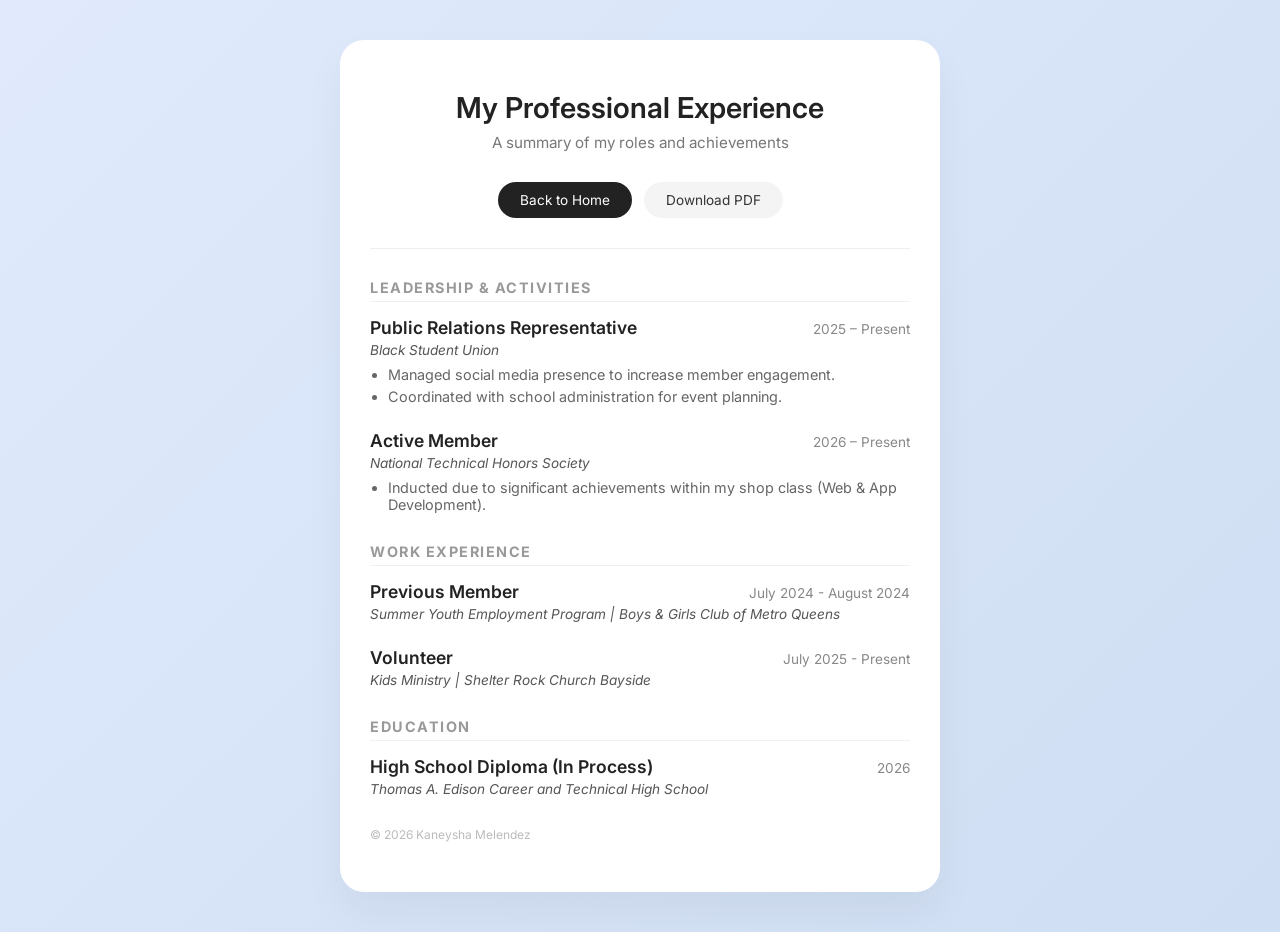
==== experience.html @ de028c15 "updated" ====
<!DOCTYPE html>
<html lang="en">
<head>
    <meta charset="UTF-8">
    <meta name="viewport" content="width=device-width, initial-scale=1.0">
    <title>Experience | Kaneysha Melendez</title>
    <link rel="stylesheet" href="style.css">
    <link href="https://fonts.googleapis.com/css2?family=Inter:wght@300;400;600&display=swap" rel="stylesheet">
</head>
<body>

    <div class="main-container">
        <div class="card resume-card">
            
            <header>
                <h1> My Professional Experience</h1>
                <p class="subtitle">A summary of my roles and achievements</p>
            </header>

            <nav class="button-group">
                <a href="index.html" class="btn">Back to Home</a>
                <a href="resume.pdf" class="btn secondary">Download PDF</a>
            </nav>

            <hr class="divider">

            <div class="resume-body">
                
                <div class="resume-section">
                    <h3>Leadership & Activities</h3>
                    
                    <div class="resume-item">
                        <div class="item-header">
                            <span class="role">Public Relations Representative</span>
                            <span class="date">2025 – Present</span>
                        </div>
                        <p class="org">Black Student Union</p>
                        <ul class="achievements">
                            <li>Managed social media presence to increase member engagement.</li>
                         
                           <li>Coordinated with school administration for event planning.</li>
                        </ul>
                    </div>

                    <div class="resume-item">
                        <div class="item-header">
                            <span class="role">Active Member</span>
                            <span class="date">2026 – Present</span>
                        </div>
                        <p class="org">National Technical Honors Society</p>
                        <ul class="achievements">
                            <li>Inducted due to significant achievements within my shop class (Web & App Development). </li>
                        </ul>
                    </div>
                </div>
                <div class="resume-section">
                    <h3>Work Experience</h3>   

                    <div class="resume-item">
                        <div class="item-header">
                            <span class="role">Previous Member</span>
                            <span class="date">July 2024 - August 2024</span>
                        </div>
                        <p class="org">Summer Youth Employment Program | Boys & Girls Club of Metro Queens</p>

                    </div>
                    <div class="resume-item">
                        <div class="item-header">
                            <span class="role">Volunteer</span>
                            <span class="date">July 2025 - Present</span>
                        </div>
                        <p class="org">Kids Ministry | Shelter Rock Church Bayside </p>

                    </div>

                </div>

                <div class="resume-section">
                    <h3>Education</h3>
                    <div class="resume-item">
                        <div class="item-header">
                            <span class="role">High School Diploma (In Process)</span>
                            <span class="date">2026</span>
                        </div>
                        <p class="org">Thomas A. Edison Career and Technical High School</p>
                    </div>
                </div>

            </div>

            <footer>
                <p>© 2026 Kaneysha Melendez</p>
            </footer>
        </div>
    </div>

</body>
</html>
---- style.css ----
/* General Reset */
* {
    margin: 0;
    padding: 0;
    box-sizing: border-box;
}

html {
    scroll-behavior: smooth; /* Makes clicking nav buttons slide down nicely */
}

body {
    font-family: 'Inter', sans-serif;
    background: linear-gradient(135deg, #e0eafc 0%, #cfdef3 100%); /* Light soft blue gradient */
    display: flex;
    justify-content: center;
    align-items: center;
    min-height: 100vh;
    padding: 40px 20px;
    color: #444;
}

/* The Card Container */
.card {
    background: #ffffff;
    width: 100%;
    max-width: 450px;
    padding: 50px 30px;
    border-radius: 24px;
    box-shadow: 0 20px 40px rgba(0, 0, 0, 0.05);
    text-align: center;
}

/* Profile Picture */
.avatar {
    width: 100px;
    height: 100px;
    border-radius: 50%;
    margin-bottom: 20px;
    border: 3px solid #f0f0f0;
}

h1 {
    font-size: 1.8rem;
    font-weight: 600;
    margin-bottom: 8px;
    color: #222;
}

.subtitle {
    font-size: 0.95rem;
    color: #777;
    margin-bottom: 30px;
}

/* Buttons */
.button-group {
    display: flex;
    flex-wrap: wrap;
    justify-content: center;
    gap: 12px;
    margin-bottom: 30px;
}

.btn {
    text-decoration: none;
    background: #222;
    color: #fff;
    padding: 10px 22px;
    border-radius: 50px;
    font-size: 0.85rem;
    font-weight: 400;
    transition: all 0.3s ease;
}

.btn:hover {
    background: #555;
    transform: translateY(-2px);
}

/* Section Styling */
h2 {
    font-size: 1.1rem;
    text-transform: uppercase;
    letter-spacing: 1px;
    margin-bottom: 15px;
    color: #999;
}

section {
    padding: 20px 0;
    line-height: 1.6;
}

.divider {
    border: 0;
    border-top: 1px solid #eee;
    margin: 10px 0;
}

/* Experience List */
.exp-item {
    margin-bottom: 15px;
}

.role {
    font-weight: 600;
    color: #333;
}

.org {
    font-size: 0.85rem;
    color: #888;
}

/* Skills Grid */
.skills-grid {
    display: flex;
    flex-wrap: wrap;
    justify-content: center;
    gap: 10px;
}

.skills-grid span {
    background: #f4f4f4;
    padding: 5px 12px;
    border-radius: 6px;
    font-size: 0.8rem;
}

footer {
    margin-top: 30px;
    font-size: 0.75rem;
    color: #bbb;
}
/* Specific Styles for the Experience Page */
.resume-card {
    max-width: 600px; /* Slightly wider than the home card for more text */
    text-align: left; /* Align text to the left for better readability */
}

.resume-card header {
    text-align: center;
}

.resume-section h3 {
    font-size: 0.9rem;
    color: #999;
    text-transform: uppercase;
    letter-spacing: 1.5px;
    margin: 30px 0 15px 0;
    border-bottom: 1px solid #f0f0f0;
    padding-bottom: 5px;
}

.resume-item {
    margin-bottom: 25px;
}

.item-header {
    display: flex;
    justify-content: space-between;
    align-items: baseline;
    margin-bottom: 4px;
}

.item-header .role {
    font-weight: 600;
    color: #222;
    font-size: 1.1rem;
}

.item-header .date {
    font-size: 0.85rem;
    color: #888;
}

.resume-item .org {
    color: #555;
    font-style: italic;
    margin-bottom: 8px;
}

.achievements {
    padding-left: 18px;
    font-size: 0.9rem;
    color: #666;
}

.achievements li {
    margin-bottom: 5px;
}

/* Secondary Button Style */
.btn.secondary {
    background: #f4f4f4;
    color: #333;
}

.btn.secondary:hover {
    background: #e8e8e8;
}
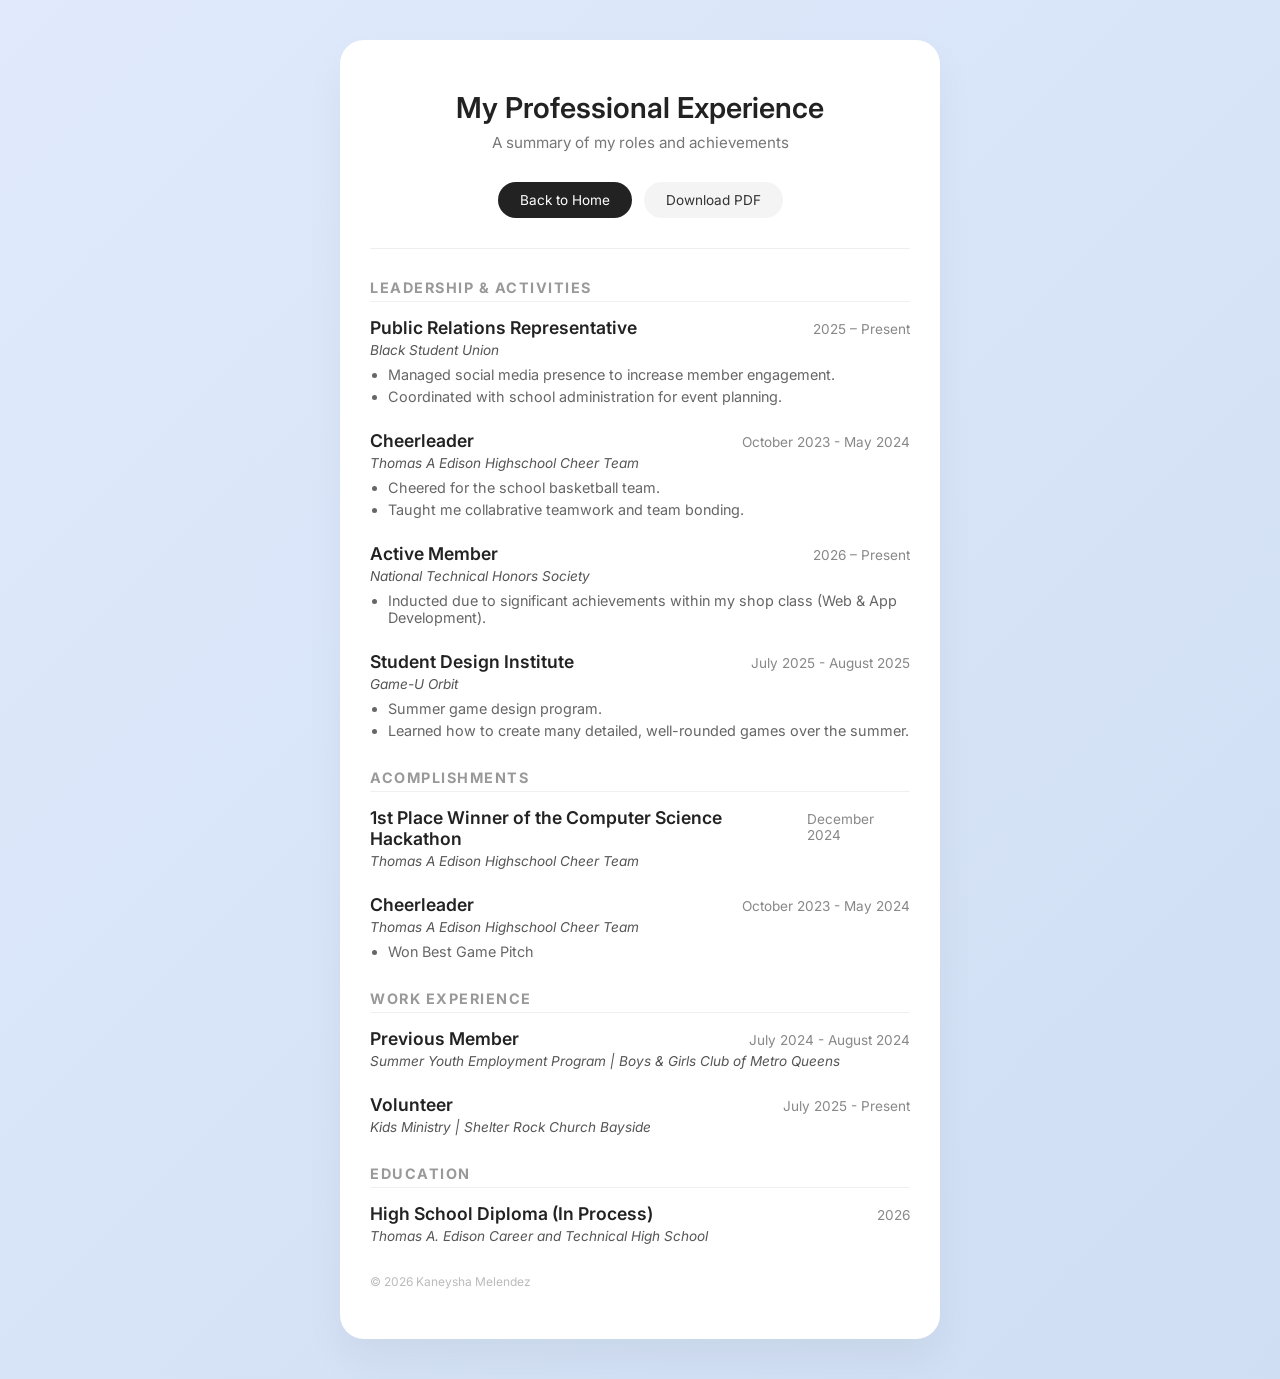
==== commit 902f5989: "lol" ====
--- a/experience.html
+++ b/experience.html
@@ -44,6 +44,19 @@
 
                     <div class="resume-item">
                         <div class="item-header">
+                            <span class="role">Cheerleader</span>
+                            <span class="date">October 2023 - May 2024 </span>
+                        </div>
+                        <p class="org">Thomas A Edison Highschool Cheer Team</p>
+                        <ul class="achievements">
+                            <li>Cheered for the school basketball team. </li>
+                         
+                           <li>Taught me collabrative teamwork and team bonding.</li>
+                        </ul>
+                </div>
+
+                    <div class="resume-item">
+                        <div class="item-header">
                             <span class="role">Active Member</span>
                             <span class="date">2026 – Present</span>
                         </div>
@@ -52,6 +65,42 @@
                             <li>Inducted due to significant achievements within my shop class (Web & App Development). </li>
                         </ul>
                     </div>
+                    
+                </div>
+                <div class="resume-item">
+                        <div class="item-header">
+                            <span class="role">Student Design Institute</span>
+                            <span class="date">July 2025 - August 2025 </span>
+                        </div>
+                        <p class="org">Game-U Orbit</p>
+                        <ul class="achievements">
+                            <li>Summer game design program.</li>
+                         
+                           <li>Learned how to create many detailed, well-rounded games over the summer.</li>
+                        </ul>
+                    </div>
+
+                <div class="resume-section">
+                    <h3>Acomplishments</h3>
+                <div class="resume-item">
+                        <div class="item-header">
+                            <span class="role">1st Place Winner of the Computer Science Hackathon</span>
+                            <span class="date">December 2024 </span>
+                        </div>
+                        <p class="org">Thomas A Edison Highschool Cheer Team</p>
+                </div>
+                <div class="resume-item">
+                        <div class="item-header">
+                            <span class="role">Cheerleader</span>
+                            <span class="date">October 2023 - May 2024 </span>
+                        </div>
+                        <p class="org">Thomas A Edison Highschool Cheer Team</p>
+                        <ul class="achievements">
+                            <li>Won Best Game Pitch</li>
+                         
+                
+                        </ul>
+                </div>
                 </div>
                 <div class="resume-section">
                     <h3>Work Experience</h3>   
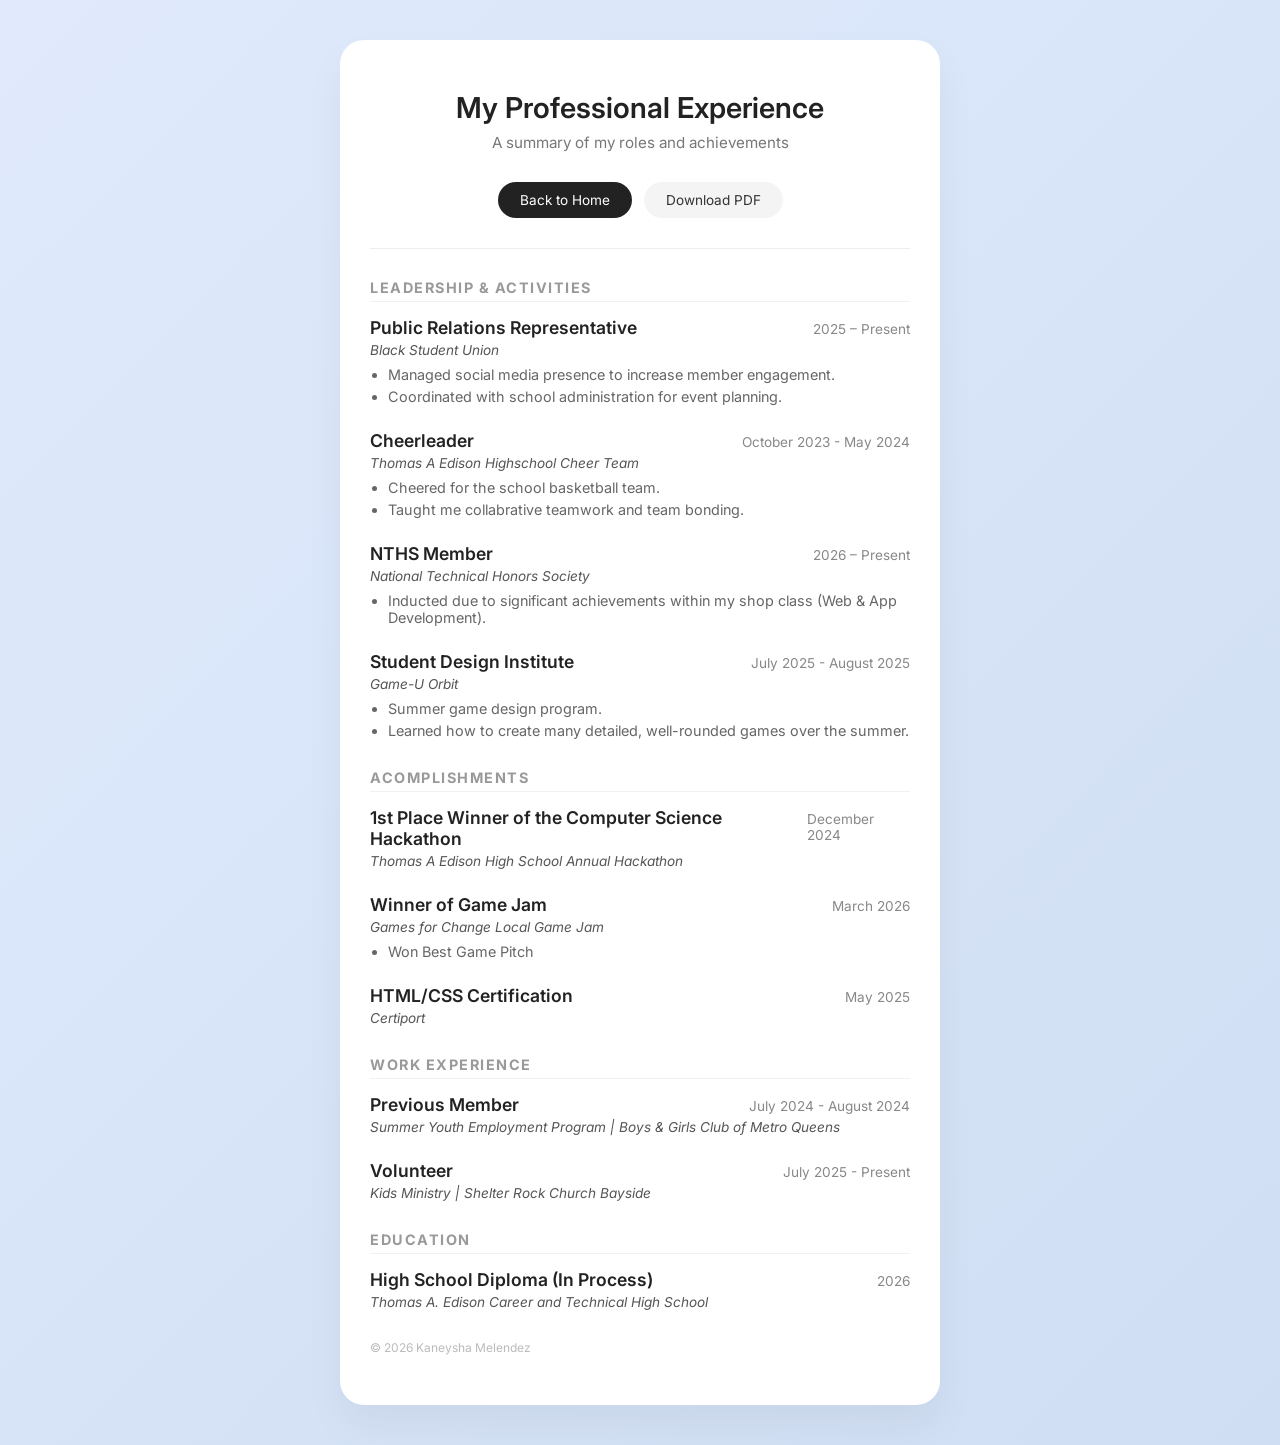
==== commit 37284e6b: "before i start the projects section" ====
--- a/experience.html
+++ b/experience.html
@@ -57,7 +57,7 @@
 
                     <div class="resume-item">
                         <div class="item-header">
-                            <span class="role">Active Member</span>
+                            <span class="role">NTHS Member</span>
                             <span class="date">2026 – Present</span>
                         </div>
                         <p class="org">National Technical Honors Society</p>
@@ -87,19 +87,26 @@
                             <span class="role">1st Place Winner of the Computer Science Hackathon</span>
                             <span class="date">December 2024 </span>
                         </div>
-                        <p class="org">Thomas A Edison Highschool Cheer Team</p>
+                        <p class="org">Thomas A Edison High School Annual Hackathon</p>
                 </div>
                 <div class="resume-item">
                         <div class="item-header">
-                            <span class="role">Cheerleader</span>
-                            <span class="date">October 2023 - May 2024 </span>
+                            <span class="role">Winner of Game Jam</span>
+                            <span class="date">March 2026 </span>
                         </div>
-                        <p class="org">Thomas A Edison Highschool Cheer Team</p>
+                        <p class="org">Games for Change Local Game Jam</p>
                         <ul class="achievements">
                             <li>Won Best Game Pitch</li>
                          
                 
                         </ul>
+                </div>
+                <div class="resume-item">
+                        <div class="item-header">
+                            <span class="role">HTML/CSS Certification</span>
+                            <span class="date">May 2025 </span>
+                        </div>
+                        <p class="org">Certiport</p>
                 </div>
                 </div>
                 <div class="resume-section">
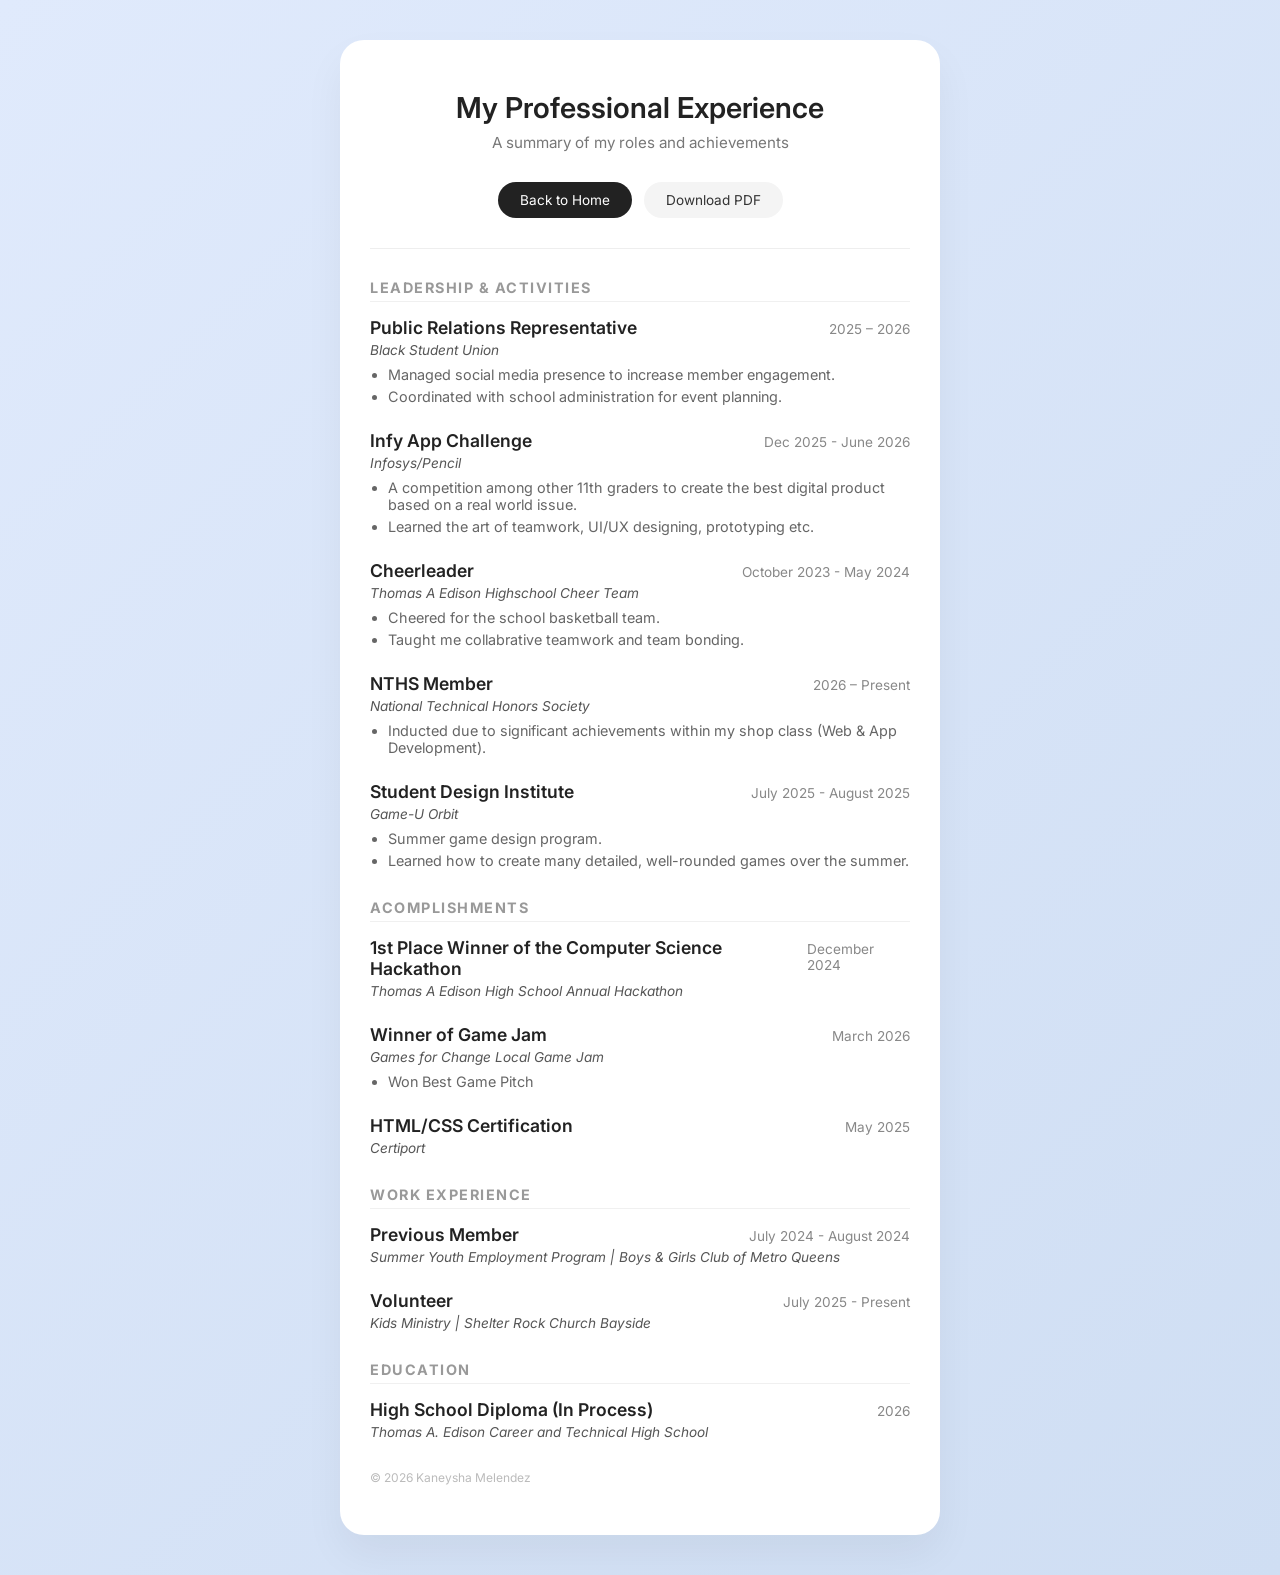
==== commit dbdb467e: "added infy" ====
--- a/experience.html
+++ b/experience.html
@@ -32,7 +32,7 @@
                     <div class="resume-item">
                         <div class="item-header">
                             <span class="role">Public Relations Representative</span>
-                            <span class="date">2025 – Present</span>
+                            <span class="date">2025 – 2026</span>
                         </div>
                         <p class="org">Black Student Union</p>
                         <ul class="achievements">
@@ -41,7 +41,18 @@
                            <li>Coordinated with school administration for event planning.</li>
                         </ul>
                     </div>
-
+                    <div class="resume-item">
+                        <div class="item-header">
+                            <span class="role">Infy App Challenge</span>
+                            <span class="date">Dec 2025 - June 2026</span>
+                        </div>
+                        <p class="org">Infosys/Pencil</p>
+                        <ul class="achievements">
+                            <li>A competition among other 11th graders to create the best digital product based on a real world issue.</li>
+                         
+                           <li>Learned the art of teamwork, UI/UX designing, prototyping etc.</li>
+                        </ul>
+                    </div>
                     <div class="resume-item">
                         <div class="item-header">
                             <span class="role">Cheerleader</span>
--- a/style.css
+++ b/style.css
@@ -199,4 +199,127 @@
 
 .btn.secondary:hover {
     background: #e8e8e8;
+}
+/* Projects Tab Specifics */
+.projects-container {
+    max-width: 800px; /* Wider to accommodate the grid */
+}
+
+.projects-grid {
+    display: grid;
+    grid-template-columns: repeat(auto-fit, minmax(250px, 1fr)); /* Responsive grid */
+    gap: 25px;
+    margin-top: 30px;
+}
+
+.project-card {
+    background: #fafafa;
+    border-radius: 15px;
+    overflow: hidden; /* Clips the image to the border radius */
+    border: 1px solid #eee;
+    transition: transform 0.3s ease, box-shadow 0.3s ease;
+    text-align: left;
+}
+
+.project-card:hover {
+    transform: translateY(-5px);
+    box-shadow: 0 10px 20px rgba(0,0,0,0.05);
+}
+
+.project-image {
+    width: 100%;
+    height: 150px;
+    background-size: cover;
+    background-position: center;
+    background-color: #ddd; /* Fallback color */
+}
+
+.project-info {
+    padding: 20px;
+}
+
+.project-info h3 {
+    font-size: 1.1rem;
+    margin-bottom: 8px;
+    color: #222;
+}
+
+.project-info p {
+    font-size: 0.85rem;
+    color: #666;
+    line-height: 1.5;
+    margin-bottom: 15px;
+}
+
+.view-link {
+    font-size: 0.85rem;
+    font-weight: 600;
+    color: #222;
+    text-decoration: none;
+    border-bottom: 2px solid transparent;
+    transition: border 0.3s ease;
+}
+
+.view-link:hover {
+    border-bottom: 2px solid #222;
+}
+
+/* Active Nav State */
+.btn.active {
+    background: #555;
+}
+/* Contact List Styles */
+.contact-links-container {
+    display: flex;
+    flex-direction: column;
+    gap: 15px;
+    margin-top: 30px;
+}
+
+.contact-method {
+    display: flex;
+    align-items: center;
+    background: #f9f9f9;
+    padding: 15px 20px;
+    border-radius: 12px;
+    text-decoration: none;
+    color: #333;
+    transition: all 0.2s ease;
+    border: 1px solid #eee;
+    text-align: left;
+}
+
+.contact-method:hover {
+    background: #ffffff;
+    border-color: #222;
+    transform: translateX(5px);
+    box-shadow: 0 4px 12px rgba(0,0,0,0.05);
+}
+
+.contact-icon {
+    font-size: 1.5rem;
+    margin-right: 20px;
+    background: #fff;
+    width: 45px;
+    height: 45px;
+    display: flex;
+    align-items: center;
+    justify-content: center;
+    border-radius: 50%;
+    box-shadow: 0 2px 5px rgba(0,0,0,0.05);
+}
+
+.contact-text {
+    display: flex;
+    flex-direction: column;
+}
+
+.contact-text strong {
+    font-size: 1rem;
+    font-weight: 600;
+}
+
+.contact-text span {
+    font-size: 0.85rem;
+    color: #888;
 }
